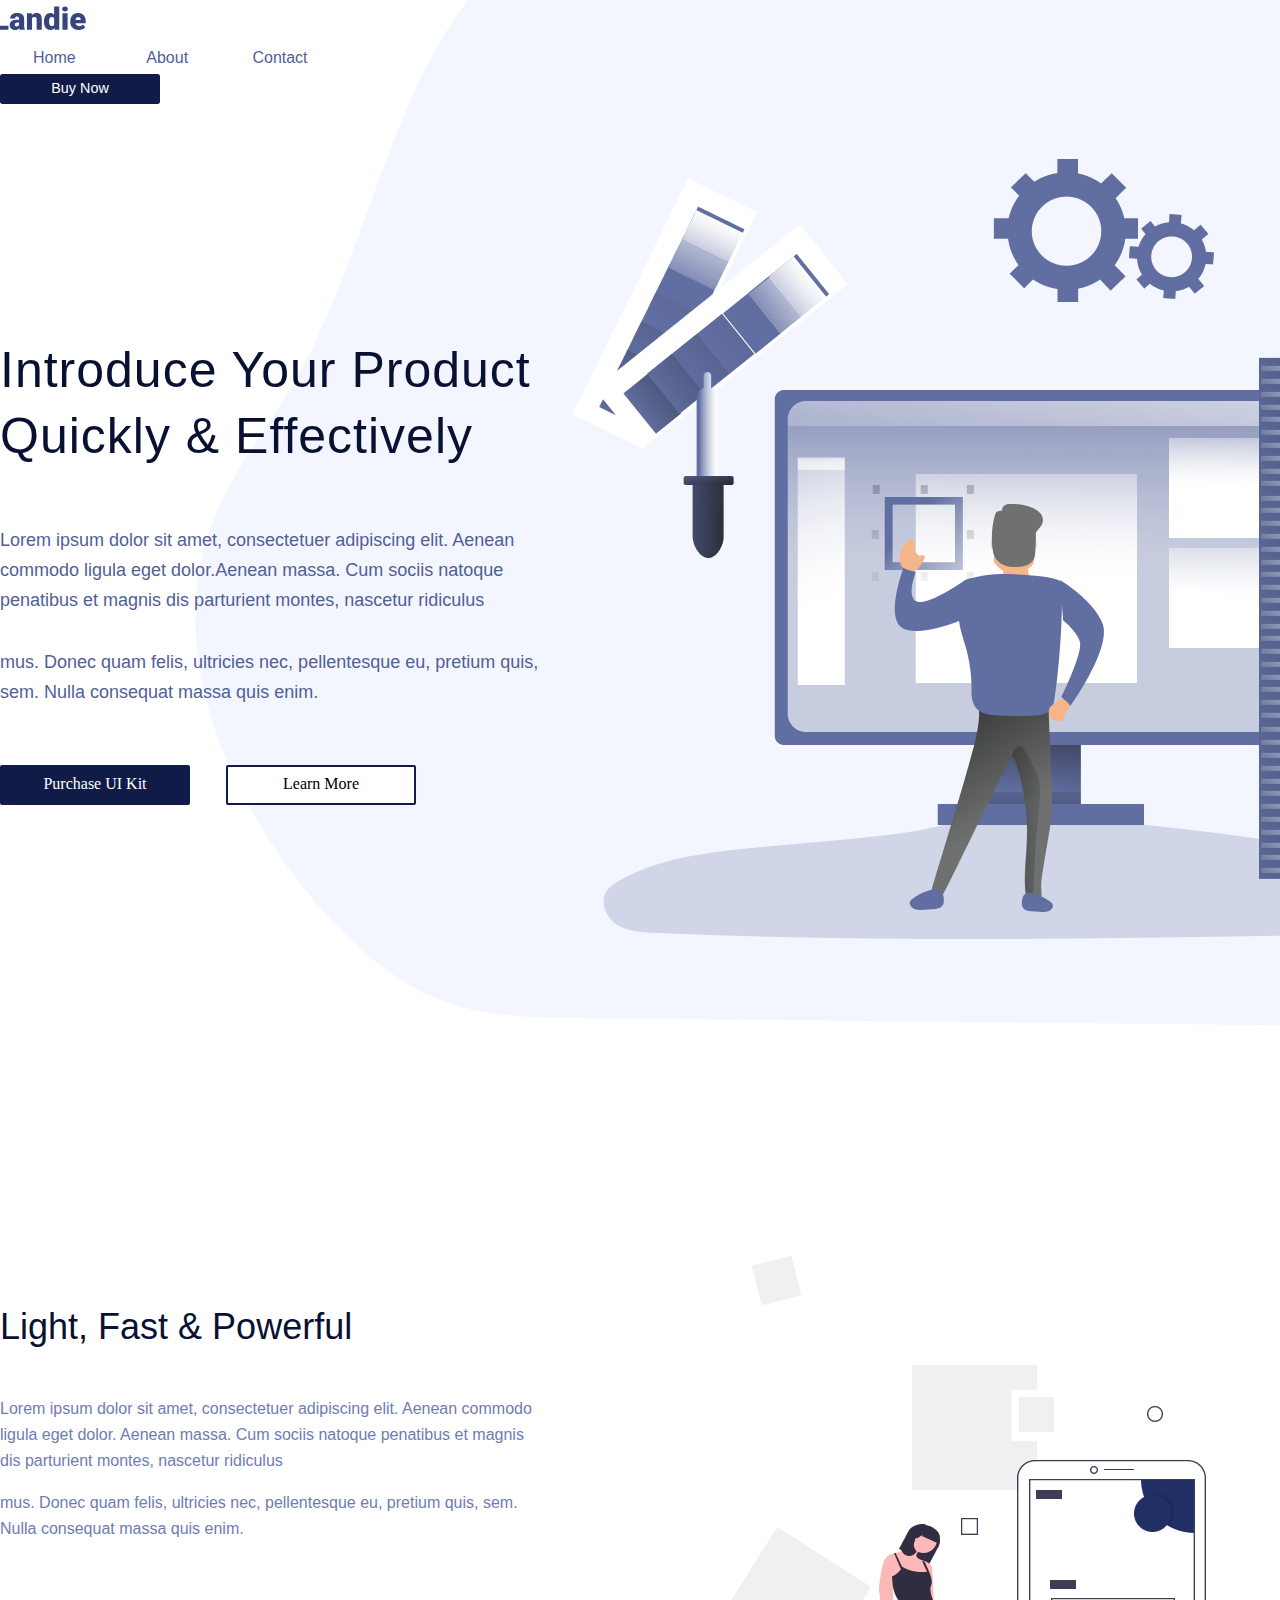
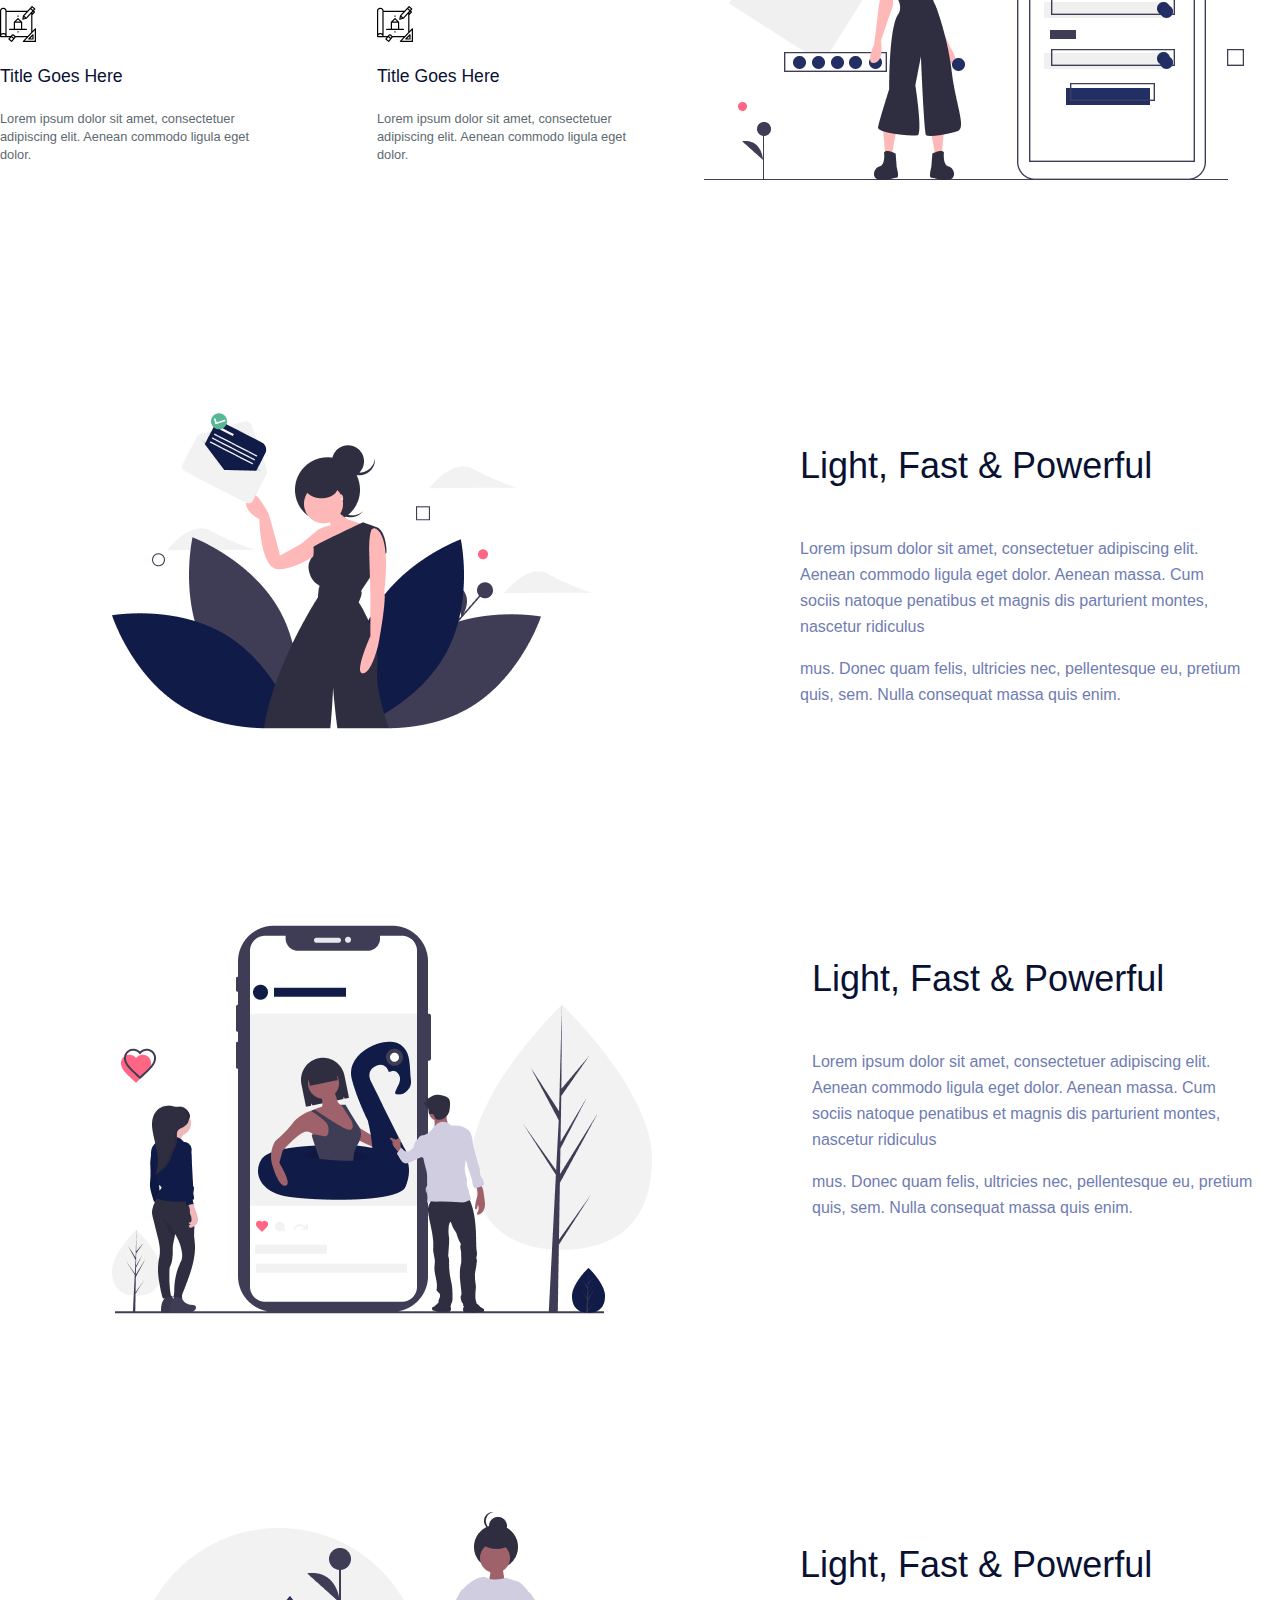
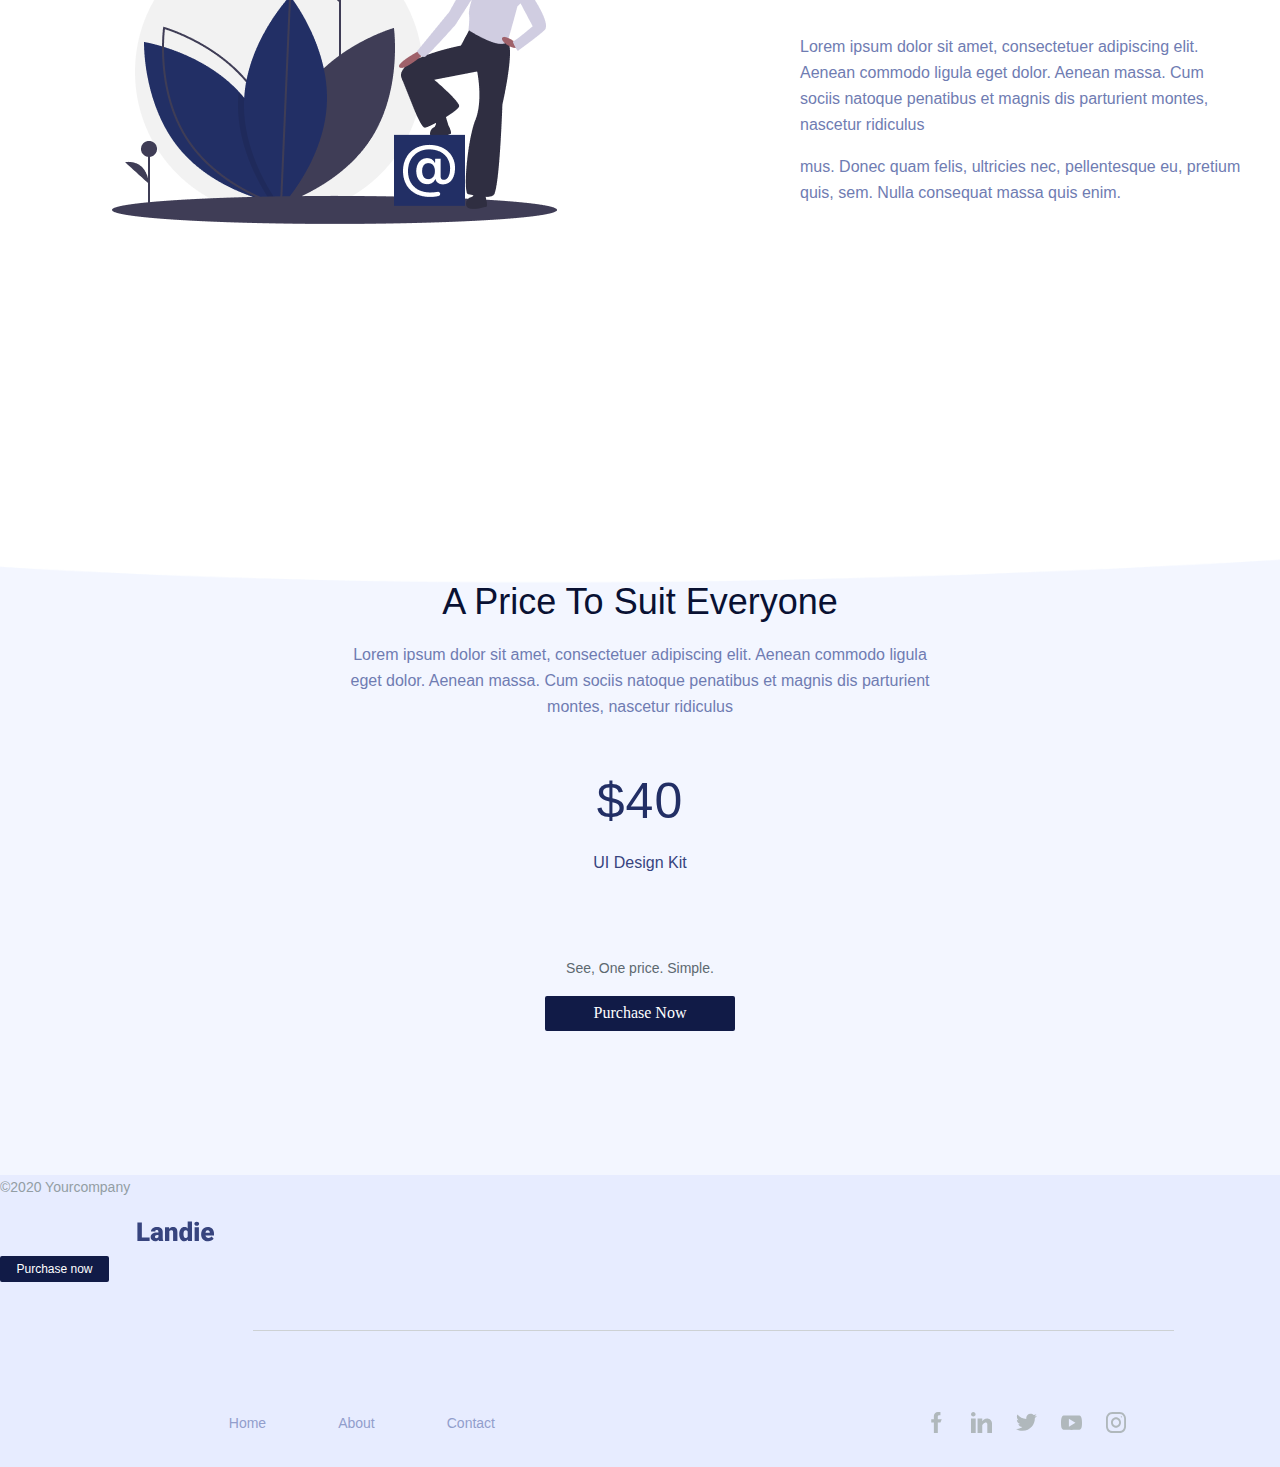
==== HW-13/index.html @ 7792e8bc "finished HW-13" ====
<!DOCTYPE html>
<html lang="en">

<head>
    <meta charset="UTF-8">
    <meta http-equiv="X-UA-Compatible" content="IE=edge">
    <meta name="viewport" content="width=device-width, initial-scale=1.0">
    <link rel="stylesheet" href="./styles/normalize.css">
    <link href="https://fonts.cdnfonts.com/css/roboto" rel="stylesheet">
    <link href="https://cdn.jsdelivr.net/npm/bootstrap@5.3.0-alpha1/dist/css/bootstrap.min.css" rel="stylesheet"
        integrity="sha384-GLhlTQ8iRABdZLl6O3oVMWSktQOp6b7In1Zl3/Jr59b6EGGoI1aFkw7cmDA6j6gD" crossorigin="anonymous">
    <link rel="stylesheet" href="./styles/style.css">
    <title>Homework-13</title>
</head>

<body>
    <main class="container d-flex-box">
        <div class="row">
            <header class="container-fluid mt-3 mx-a d-lg-flex  align-items-bottom justify-content-between">
                <div class="order-2 col-lg-4 col-12 pt-3 ps-3 ps-lg-0 pt-lg-0 d-flex justify-content-center">
                    <img src="./images/main-logo.svg" alt="logo">
                </div>
                <div
                    class="order-1 col-lg-4 col-12 pt-2 pt-lg-0 ps-3 ps-lg-0 d-flex align-items-lg-center ms-0 ms-lg-0">
                    <span class="hover-underline container">Home</span>
                    <span class="hover-underline container">About</span>
                    <span class="hover-underline container">Contact</span>
                </div>
                <div
                    class="order-3 col-lg-4 col-12 pt-3 pt-lg-0 ps-3 ps-lg-0 d-flex justify-content-center pe-lg-5 justify-content-lg-end">
                    <button class=" btn btn-dark d-flex align-items-center justify-content-center">Buy Now</button>
                </div>
            </header>
        </div>
        <div class="main-box container pt-4">
            <div class="row">
                <div class="col-12">
                    <h2>Introduce Your Product
                        Quickly & Effectively</h2>
                    <span>
                        <p>
                            Lorem ipsum dolor sit amet, consectetuer adipiscing elit. Aenean
                            commodo ligula eget dolor.Aenean massa. Cum sociis natoque
                            penatibus et magnis dis parturient montes, nascetur ridiculus
                        </p>
                    </span>
                    <span>
                        <p>
                            mus. Donec quam felis, ultricies nec, pellentesque eu, pretium quis,
                            sem. Nulla consequat massa quis enim.
                        </p>
                    </span>
                    <span class="upper-btns">
                        <button class="main-button purchase-btn">Purchase UI Kit</button>
                        <button class="learn-more-btn">Learn More</button>
                    </span>
                    <span class="d-none d-lg-block">
                        <img src="./images/upper-background.png" alt="back">
                    </span>
                </div>
            </div>
        </div>
        <section class="second-section">
            <div class="textbox-part-1">
                <div>
                    <h2>Light, Fast & Powerful</h2>
                    <p>Lorem ipsum dolor sit amet, consectetuer adipiscing elit. Aenean commodo
                        ligula eget dolor. Aenean massa. Cum sociis natoque penatibus et magnis
                        dis parturient montes, nascetur ridiculus </p>
                    <p>mus. Donec quam felis, ultricies nec, pellentesque eu, pretium quis, sem.
                        Nulla consequat massa quis enim.</p>
                    <div class="title-goes-box">
                        <div>
                            <img src="./images/title-goes-ico.svg" alt="title-goes-ico">
                            <h2>Title Goes Here</h2>
                            <p>Lorem ipsum dolor sit amet, consectetuer
                                adipiscing elit. Aenean commodo ligula eget
                                dolor.
                            </p>
                        </div>
                        <div>
                            <img src="./images/title-goes-ico.svg" alt="title-goes-ico">
                            <h2>Title Goes Here</h2>
                            <p>Lorem ipsum dolor sit amet, consectetuer
                                adipiscing elit. Aenean commodo ligula eget
                                dolor.
                            </p>
                        </div>
                    </div>
                </div>
            </div>
            <div class="img-part-1">
                <img src="./images/second-back.png" alt="second-back">
            </div>
        </section>
        <section class="third-part">
            <div class="img-part-2">
                <img src="./images/photo-1.png" alt="photo-1">
            </div>
            <div class="textbox-part-2">
                <h2>Light, Fast & Powerful</h2>
                <p>Lorem ipsum dolor sit amet, consectetuer adipiscing elit.
                    Aenean commodo ligula eget dolor. Aenean massa. Cum
                    sociis natoque penatibus et magnis dis parturient montes,
                    nascetur ridiculus</p>
                <p>mus. Donec quam felis, ultricies nec, pellentesque eu, pretium
                    quis, sem. Nulla consequat massa quis enim.</p>
            </div>
        </section>
        <section class="third-part other-block-margin">
            <div class="img-part-2">
                <img src="./images/photo-2.png" alt="photo-1">
            </div>
            <div class="textbox-part-2 inside-all-box-2">
                <h2>Light, Fast & Powerful</h2>
                <p>Lorem ipsum dolor sit amet, consectetuer adipiscing elit.
                    Aenean commodo ligula eget dolor. Aenean massa. Cum
                    sociis natoque penatibus et magnis dis parturient montes,
                    nascetur ridiculus</p>
                <p>mus. Donec quam felis, ultricies nec, pellentesque eu, pretium
                    quis, sem. Nulla consequat massa quis enim.</p>
            </div>
        </section>
        <section class="third-part other-block-margin">
            <div class="img-part-2">
                <img src="./images/photo-3.png" alt="photo-1">
            </div>
            <div class="textbox-part-2">
                <h2>Light, Fast & Powerful</h2>
                <p>Lorem ipsum dolor sit amet, consectetuer adipiscing elit.
                    Aenean commodo ligula eget dolor. Aenean massa. Cum
                    sociis natoque penatibus et magnis dis parturient montes,
                    nascetur ridiculus</p>
                <p>mus. Donec quam felis, ultricies nec, pellentesque eu, pretium
                    quis, sem. Nulla consequat massa quis enim.</p>
            </div>
        </section>
        <section class="fourth-part">
            <div>
                <h2>A Price To Suit Everyone</h2>
                <p>Lorem ipsum dolor sit amet, consectetuer adipiscing elit. Aenean commodo ligula
                    eget dolor. Aenean massa. Cum sociis natoque penatibus et magnis dis parturient
                    montes, nascetur ridiculus</p>
                <h2>$40</h2>
                <p>UI Design Kit</p>
                <p>See, One price. Simple.</p>
                <button class="main-button">Purchase Now</button>
                <img src="./images/pre-foot-back.png" alt="">
            </div>
        </section>
    </main>
    <footer>
        <div class="footer-up-box row pt-5">
            <div
                class="col-lg-3 order-2 order-lg-1 mx-a d-flex justify-content-center col-12 offset-lg-1 me-lg-4 pt-lg-4 mt-4">
                <p>©2020 Yourcompany</p>
            </div>
            <div
                class=" footer-logo order-1 d-flex justify-content-center mx-a order-lg-2 col-12 col-lg-2 ms-lg-5 pt-lg-3">
                <img src="./images/main-logo.svg" alt="logo">
            </div>
            <div class="col-lg-2 order-3 mx-a d-flex justify-content-center offset-lg-2 pt-lg-4 col-12 mt-3">
                <button class="main-button">Purchase now</button>
            </div>
        </div>
        <div class=foot-line></div>
        <div class="messangers-links">
            <div class="links">
                <span>Home</span>
                <span>About</span>
                <span>Contact</span>
            </div>
            <div class="images">
                <img src="./images/facebook.svg" alt="facebook">
                <img src="./images/linkedIn.svg" alt="linkedIn">
                <img src="./images/twitter.svg" alt="twitter">
                <img src="./images/youtube.svg" alt="youtube">
                <img src="./images/instagram.svg" alt="instagram">
            </div>
        </div>
    </footer>
</body>
---- HW-13/styles/style.css ----
html {
  overflow-x: hidden;
}

header img {
  cursor: pointer;
  transition: 0.5s;
}
header img:hover {
  transform: scale(1.2);
}
header span {
  display: inline-block !important;
  padding: 0 !important;
  width: 6.8rem !important;
  margin: 0 !important;
  font-size: 1rem;
  font-family: "Roboto", sans-serif;
  cursor: pointer;
  color: #505F98;
  text-align: center;
  padding-top: 0.4rem !important;
  padding-bottom: 0.4rem !important;
}
header .hover-underline {
  display: inline-block;
  position: relative;
  color: #505F98;
}
header .hover-underline::after {
  content: "";
  position: absolute;
  width: 100%;
  transform: scaleX(0);
  height: 2px;
  bottom: 0;
  left: 0;
  background-color: #111B47;
  transform-origin: bottom right;
  transition: transform 0.25s ease-out;
}
header .hover-underline:hover::after {
  transform: scaleX(1);
  transform-origin: bottom left;
}
header button {
  width: 10rem;
  height: 1.875rem;
  display: inline-block;
  border-radius: 0.125rem !important;
  color: #fff;
  font-size: 0.9rem !important;
  font-family: "Roboto", sans-serif;
  position: relative;
  overflow: hidden;
  z-index: 1;
  border: none;
  margin-right: 1.3rem;
}
header button:after {
  content: "";
  position: absolute;
  bottom: 0;
  left: 0;
  width: 100%;
  height: 100%;
  background-color: #111B47;
  border-radius: 0.125rem;
  z-index: -2;
  border: none;
}
header button:before {
  content: "";
  position: absolute;
  bottom: 0;
  left: 0;
  width: 0%;
  height: 100%;
  background-color: #505f98;
  transition: all 0.5s;
  border-radius: 0.125rem;
  z-index: -1;
  border: none;
}
header button:hover {
  color: #505f98;
  border: none;
}
header button:hover:before {
  width: 100%;
}

.main-box h2 {
  padding-top: 12rem;
  font-family: "Roboto", sans-serif;
  font-style: normal;
  font-weight: 500;
  font-size: 3.125rem;
  line-height: 4.125rem;
  letter-spacing: 1px;
  color: #091133;
  white-space: pre-line;
}
.main-box p {
  margin-top: -1rem;
  font-family: "Roboto", sans-serif;
  font-style: normal;
  font-weight: 400;
  font-size: 1.125rem;
  line-height: 1.875rem;
  color: #505F98;
  white-space: pre-line;
}
.main-box button {
  margin-top: 2.5rem;
  margin-right: 2rem;
  width: 11.875rem;
  height: 2.5rem;
  text-align: center;
  border-radius: 0.125rem !important;
  border: 2px solid #111B47;
  transition: 0.6s;
}
.main-box .main-button {
  background: #111B47;
  color: #fff;
  width: 11.875rem;
  height: 2.5rem;
  border-radius: 0.125rem !important;
  font-size: 1rem;
}
.main-box .main-button:hover {
  background-color: #fff;
  color: #111B47;
  border: 2px solid #111B47;
}
.main-box .learn-more-btn {
  background-color: #fff;
}
.main-box .learn-more-btn:hover {
  background-color: #111B47;
  color: #fff;
  border: 2px solid #111B47;
}
.main-box img {
  position: absolute;
  z-index: -1;
  top: -15%;
  right: -27%;
  opacity: 0.9;
}

.second-section {
  margin-top: 450px;
  padding-bottom: 100px;
  display: flex;
}
.second-section p {
  white-space: pre-line;
}
.second-section h2 {
  padding-bottom: 1rem;
  margin-top: 3rem;
}
.second-section .textbox-part-1 {
  width: 55%;
}
.second-section .img-part-1 {
  width: 45%;
}
.second-section h2 {
  font-family: "Roboto", sans-serif;
  font-style: normal;
  font-weight: 500;
  font-size: 2.25rem;
  line-height: 3rem;
  color: #091133;
}
.second-section p {
  font-family: "Roboto", sans-serif;
  font-style: normal;
  font-weight: 400;
  font-size: 1rem;
  line-height: 1.625rem;
  color: #6F7CB2;
}
.second-section .title-goes-box {
  display: flex;
  margin-top: 4rem;
  gap: 8rem;
}
.second-section .title-goes-box h2 {
  margin: 0;
  padding: 0;
  margin-top: 1rem;
  font-family: "Roboto", sans-serif;
  font-style: normal;
  font-weight: 500;
  font-size: 1.1rem;
  line-height: 1.625rem;
}
.second-section .title-goes-box p {
  font-family: "Roboto", sans-serif;
  font-style: normal;
  font-weight: 400;
  font-size: 0.8rem;
  line-height: 1.125rem;
  color: #5D6970;
  padding-top: 0.5rem;
}

.third-part {
  display: flex;
  margin-top: 8rem;
}
.third-part .inside-all-box-2 {
  margin-left: 10rem !important;
}
.third-part .img-part-2 {
  width: 50%;
  margin-left: 7rem;
}
.third-part .textbox-part-2 {
  width: 50%;
  margin-left: 13rem;
}
.third-part .textbox-part-2 h2 {
  font-family: "Roboto", sans-serif;
  font-style: normal;
  font-weight: 500;
  font-size: 2.25rem;
  line-height: 3rem;
  color: #091133;
  white-space: pre-line;
  padding-bottom: 1rem;
}
.third-part .textbox-part-2 p {
  font-family: "Roboto", sans-serif;
  font-style: normal;
  font-weight: 400;
  font-size: 1rem;
  line-height: 1.625rem;
  color: #6F7CB2;
  white-space: pre-line;
}

.other-block-margin {
  margin-top: 12rem !important;
}

.fourth-part {
  padding-top: 20rem;
  margin: 0 auto;
  text-align: center;
}
.fourth-part p:nth-child(2) {
  white-space: pre-line;
  font-family: "Roboto", sans-serif;
  font-style: normal;
  font-weight: 400;
  font-size: 1rem;
  line-height: 1.625rem;
  text-align: center;
  color: #6F7CB2;
}
.fourth-part img {
  position: absolute;
  width: 120%;
  height: 800px;
  margin-top: -35%;
  margin-left: -70%;
  z-index: -1;
}
.fourth-part h2 {
  font-family: "Roboto", sans-serif;
  font-style: normal;
  font-weight: 500;
  font-size: 2.25rem;
  line-height: 3rem;
  text-align: center;
  color: #091133;
  margin-bottom: 1rem;
}
.fourth-part h2:nth-child(3) {
  font-family: "Roboto", sans-serif;
  font-style: normal;
  font-weight: 500;
  font-size: 3.125rem;
  line-height: 4.125rem;
  text-align: center;
  letter-spacing: 0.063rem;
  color: #222F65;
  margin: 0;
  margin-top: 3rem;
}
.fourth-part p:nth-child(4) {
  font-family: "Roboto", sans-serif;
  font-style: normal;
  font-weight: 400;
  font-size: 1rem;
  line-height: 1.625rem;
  text-align: center;
  color: #37447E;
}
.fourth-part p:nth-child(5) {
  font-family: "Roboto", sans-serif;
  font-style: normal;
  font-weight: 400;
  font-size: 0.875rem;
  line-height: 1.5rem;
  text-align: center;
  color: #5D6970;
  margin: 0;
  margin-top: 5rem;
}

.main-button {
  background: #111B47;
  color: #fff;
  width: 11.875rem;
  height: 2.2rem;
  border-radius: 0.125rem !important;
  font-size: 1rem;
  transition: 0.5s;
  border: 2px solid #111B47;
  margin-top: 1rem;
}

.main-button:hover {
  background-color: #fff;
  color: #111B47;
  border: 2px solid #111B47;
}

footer {
  width: 100%;
  background: #E7ECFF;
  padding-bottom: 2rem;
}
footer p {
  font-family: "Roboto", sans-serif;
  font-style: normal;
  font-weight: 500;
  font-size: 0.875rem;
  line-height: 1.5rem;
  color: #939EA4;
}
footer .main-button {
  width: 6.813rem;
  height: 1.625rem;
  font-family: "Roboto", sans-serif;
  font-style: normal;
  font-weight: 500;
  font-size: 0.75rem;
  line-height: 1.125rem;
  margin: 0;
}
footer .footer-up-box {
  margin-top: 9rem;
}
footer .foot-line {
  background: #CDD1D4;
  height: 1px;
  margin: 0 auto;
  margin-top: 3rem;
  width: 72%;
  margin-left: 15.8rem;
}
footer .footer-logo img {
  margin-left: 8.5rem;
  cursor: pointer;
  transition: 0.5s;
  padding-top: 0;
}
footer .footer-logo img:hover {
  transform: scale(1.2);
}
footer .messangers-links {
  width: 76%;
  margin: 0 auto;
  margin-top: 5rem;
  display: flex;
  justify-content: space-between;
  align-items: center;
}
footer .messangers-links .links {
  display: flex;
  gap: 4.5rem;
  margin-left: 4.7rem;
}
footer .messangers-links .links span {
  cursor: pointer;
  font-family: "Roboto", sans-serif;
  font-style: normal;
  font-weight: 400;
  font-size: 0.875rem;
  line-height: 1.5rem;
  color: #929ECC;
}
footer .messangers-links img {
  height: 1rem;
  width: 1rem;
  cursor: pointer;
}
footer .messangers-links .images {
  display: flex;
  gap: 1.5rem;
}
footer .messangers-links .images img {
  height: 1.3rem;
  width: 1.3rem;
  transition: 0.5s;
}
footer .messangers-links .images img:hover {
  scale: 1.5;
}

@media screen and (max-width: 576px) {
  header button {
    margin-right: 0;
  }
  .main-box h2 {
    padding-top: 20px;
    text-align: center;
    margin: 0;
  }
  .main-box p {
    text-align: center;
    padding-top: 1rem;
    margin: -1rem;
  }
  .main-box button {
    width: 10rem !important;
    height: 2rem !important;
    margin: 0 !important;
    margin-top: 5rem !important;
  }
  .main-box .upper-btns {
    display: flex;
    width: 100%;
    justify-content: space-between;
    align-items: center;
    margin: 0 auto;
  }
  .second-section {
    margin-top: 4rem;
    padding: 0;
  }
  .second-section .img-part-1 {
    display: none;
  }
  .second-section .textbox-part-1 {
    margin: 0 auto;
    width: 100%;
    text-align: center;
  }
  .second-section .title-goes-box {
    gap: 1rem;
  }
  .other-block-margin {
    margin-top: 2rem !important;
  }
  .third-part {
    overflow-x: hidden;
    margin: 0 auto;
    text-align: left;
    display: flex;
    flex-direction: column-reverse;
  }
  .third-part .inside-all-box-2 {
    margin-left: 0 !important;
    margin-top: 2rem !important;
  }
  .third-part .img-part-2 {
    display: flex;
    justify-content: center;
    height: 200px;
    width: 200px;
    margin: 0 auto;
    width: 100%;
    margin-top: 4rem;
  }
  .third-part .textbox-part-2 {
    width: 100%;
    margin: 0;
    margin: 0 auto;
    text-align: center;
    margin-top: 5rem;
  }
  .fourth-part img {
    margin-top: -190%;
    margin-left: -90%;
    height: 900px;
  }
  footer .foot-line {
    margin: 0;
    margin-top: 4rem;
    width: 100%;
  }
  footer .footer-logo img {
    margin-left: 0;
  }
  footer .messangers-links {
    margin: 0;
    padding: 0;
    display: grid;
    justify-content: center;
    align-items: center;
  }
  footer .messangers-links .links {
    margin: 0 auto;
    margin-left: 18%;
    margin-bottom: 1.5rem;
    margin-top: 1rem;
  }
  footer .messangers-links .images {
    display: flex;
    justify-content: center;
    margin-left: 31%;
    margin-top: 1rem;
  }
}/*# sourceMappingURL=style.css.map */
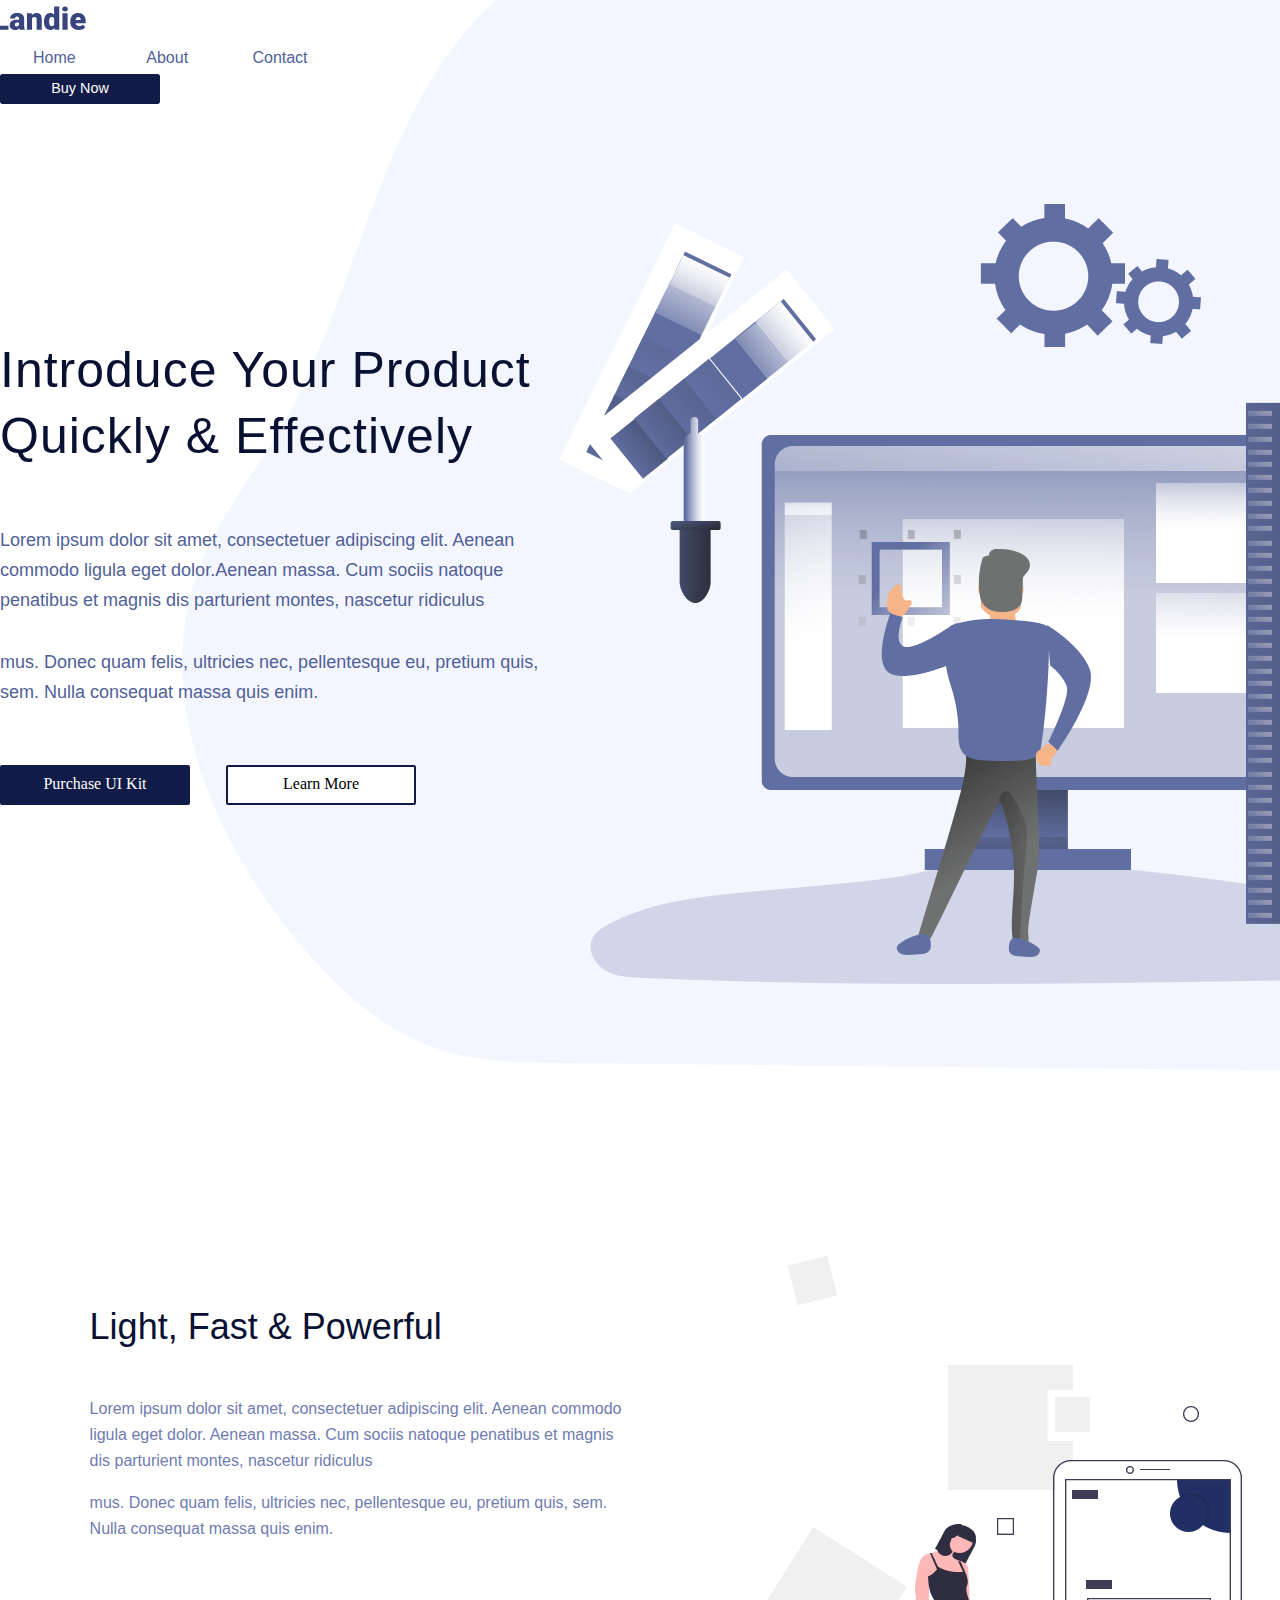
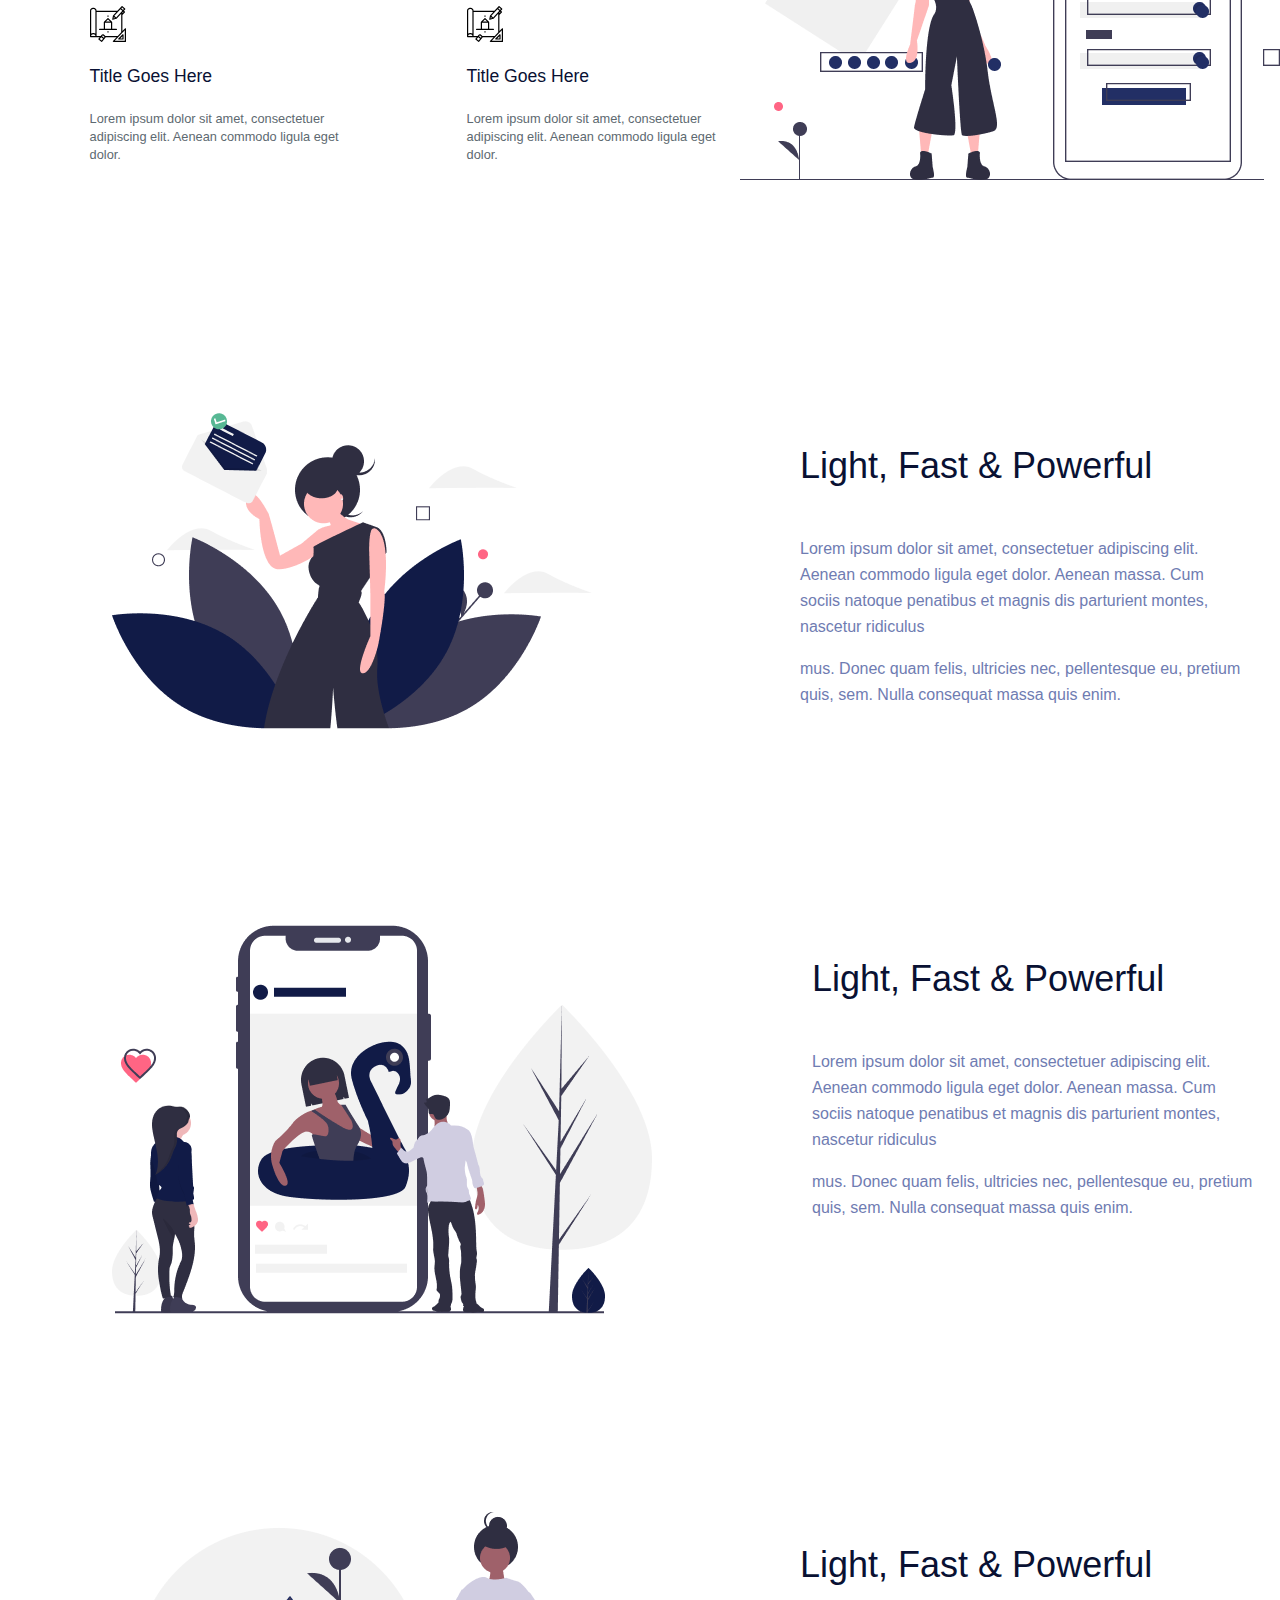
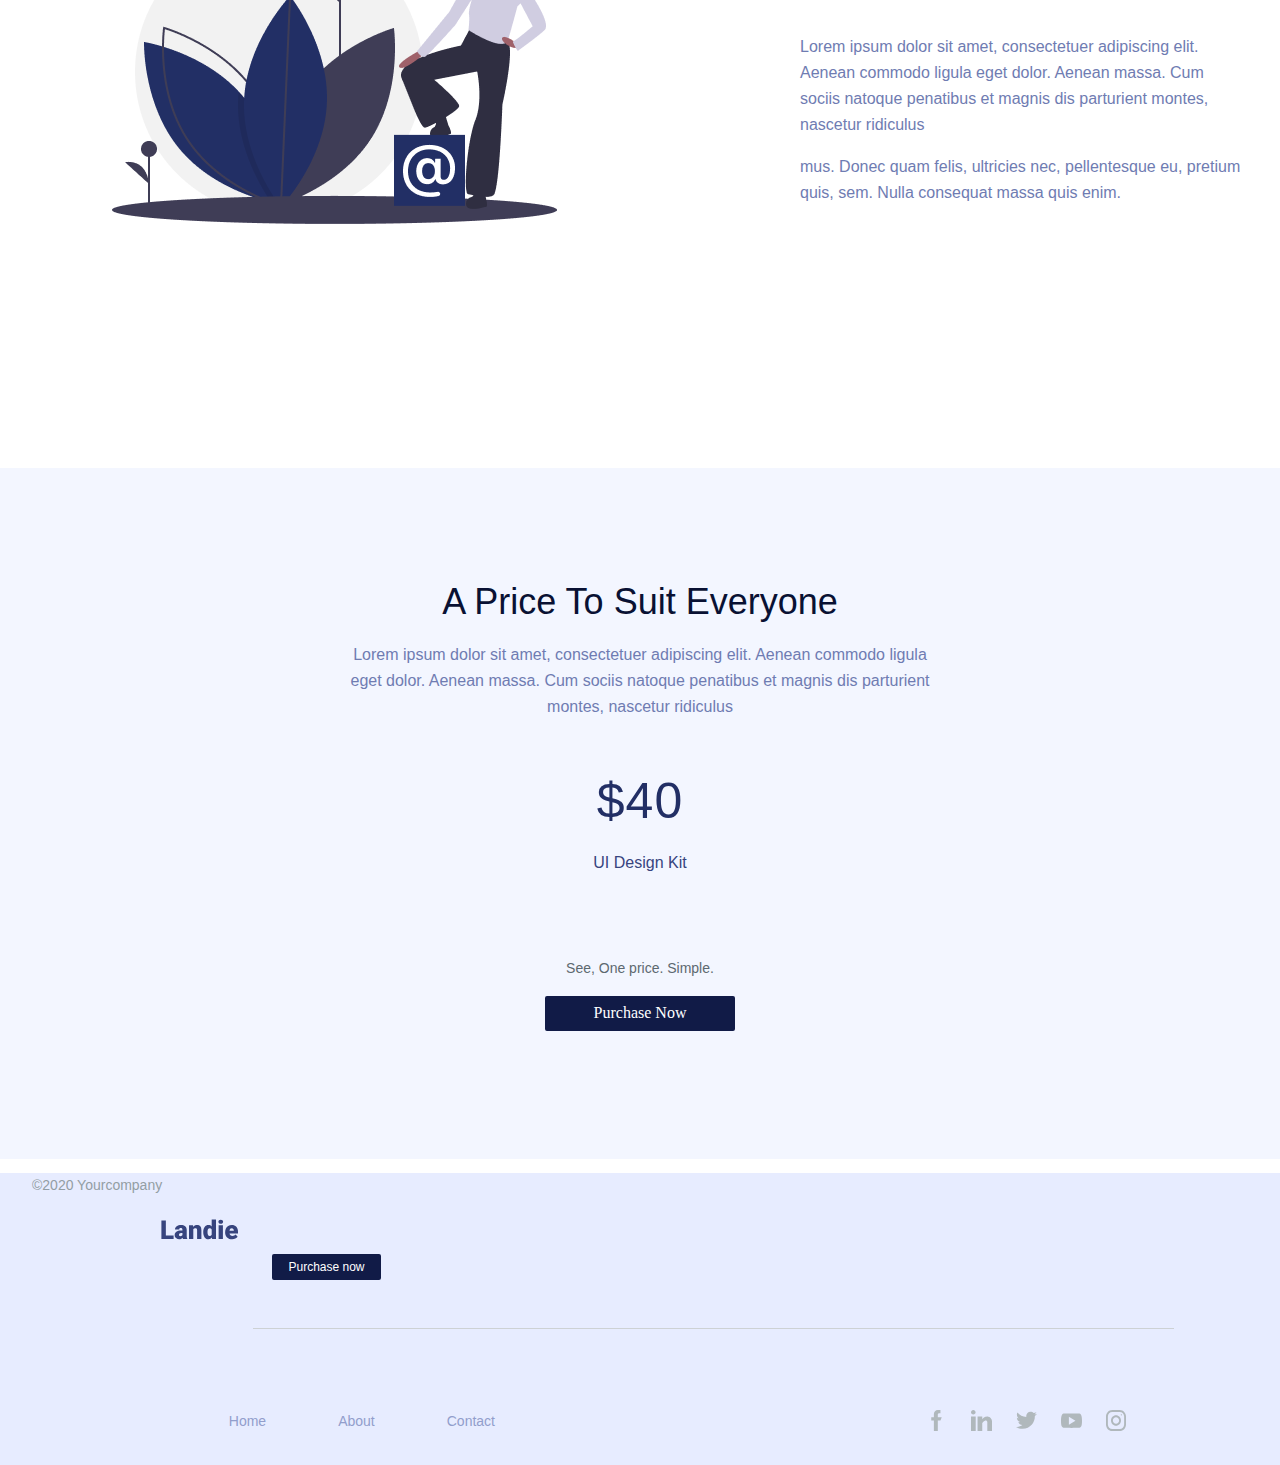
==== commit a5159ec7: "fixed mobile version" ====
--- a/HW-13/index.html
+++ b/HW-13/index.html
@@ -14,24 +14,21 @@
 </head>
 
 <body>
-    <main class="container d-flex-box">
-        <div class="row">
-            <header class="container-fluid mt-3 mx-a d-lg-flex  align-items-bottom justify-content-between">
-                <div class="order-2 col-lg-4 col-12 pt-3 ps-3 ps-lg-0 pt-lg-0 d-flex justify-content-center">
-                    <img src="./images/main-logo.svg" alt="logo">
-                </div>
-                <div
-                    class="order-1 col-lg-4 col-12 pt-2 pt-lg-0 ps-3 ps-lg-0 d-flex align-items-lg-center ms-0 ms-lg-0">
-                    <span class="hover-underline container">Home</span>
-                    <span class="hover-underline container">About</span>
-                    <span class="hover-underline container">Contact</span>
-                </div>
-                <div
-                    class="order-3 col-lg-4 col-12 pt-3 pt-lg-0 ps-3 ps-lg-0 d-flex justify-content-center pe-lg-5 justify-content-lg-end">
-                    <button class=" btn btn-dark d-flex align-items-center justify-content-center">Buy Now</button>
-                </div>
-            </header>
-        </div>
+    <main class="container-fluid d-flex-box">
+        <header class="container mt-3 d-lg-flex  align-items-bottom justify-content-between">
+            <div class="order-2 col-lg-4 col-12 pt-3 ps-3 ps-lg-0 pt-lg-0 d-flex justify-content-center">
+                <img src="./images/main-logo.svg" alt="logo">
+            </div>
+            <div class="order-1 col-lg-4 col-11 pt-2 pt-lg-0 ps-3 ps-lg-0 d-flex align-items-lg-center ms-4 ms-lg-0">
+                <span class="hover-underline container">Home</span>
+                <span class="hover-underline container">About</span>
+                <span class="hover-underline container">Contact</span>
+            </div>
+            <div
+                class="order-3 col-lg-4  col-12 pt-3 pt-lg-0 ps-3 ps-lg-0 d-flex justify-content-center  justify-content-lg-end">
+                <button class=" btn btn-dark d-flex align-items-center justify-content-center">Buy Now</button>
+            </div>
+        </header>
         <div class="main-box container pt-4">
             <div class="row">
                 <div class="col-12">
@@ -135,7 +132,7 @@
                     quis, sem. Nulla consequat massa quis enim.</p>
             </div>
         </section>
-        <section class="fourth-part">
+        <section class="container-fluid fourth-part">
             <div>
                 <h2>A Price To Suit Everyone</h2>
                 <p>Lorem ipsum dolor sit amet, consectetuer adipiscing elit. Aenean commodo ligula
@@ -145,21 +142,20 @@
                 <p>UI Design Kit</p>
                 <p>See, One price. Simple.</p>
                 <button class="main-button">Purchase Now</button>
-                <img src="./images/pre-foot-back.png" alt="">
+
             </div>
         </section>
     </main>
-    <footer>
-        <div class="footer-up-box row pt-5">
-            <div
-                class="col-lg-3 order-2 order-lg-1 mx-a d-flex justify-content-center col-12 offset-lg-1 me-lg-4 pt-lg-4 mt-4">
+    <footer class="container-fluid">
+        <div class="container footer-up-box row pt-5 ms-lg-5">
+            <div class="col-lg-4 order-2 order-lg-1 mx-auto d-flex justify-content-center col-12  me-lg-4 pt-lg-4 mt-4">
                 <p>©2020 Yourcompany</p>
             </div>
             <div
-                class=" footer-logo order-1 d-flex justify-content-center mx-a order-lg-2 col-12 col-lg-2 ms-lg-5 pt-lg-3">
+                class=" footer-logo  order-1  d-flex justify-content-center mx-auto order-lg-2 col-12 col-lg-2 ms-lg-5 pt-lg-3">
                 <img src="./images/main-logo.svg" alt="logo">
             </div>
-            <div class="col-lg-2 order-3 mx-a d-flex justify-content-center offset-lg-2 pt-lg-4 col-12 mt-3">
+            <div class="col-lg-4  order-3 mx-auto d-flex justify-content-center  ps-lg-5 pt-lg-4 col-12 mt-3">
                 <button class="main-button">Purchase now</button>
             </div>
         </div>
@@ -179,4 +175,6 @@
             </div>
         </div>
     </footer>
-</body>+</body>
+
+</html>--- a/HW-13/styles/style.css
+++ b/HW-13/styles/style.css
@@ -1,5 +1,7 @@
 html {
   overflow-x: hidden;
+  margin-right: 0;
+  overflow-y: scroll;
 }
 
 header img {
@@ -145,8 +147,8 @@
 .main-box img {
   position: absolute;
   z-index: -1;
-  top: -15%;
-  right: -27%;
+  top: -10%;
+  right: -26%;
   opacity: 0.9;
 }
 
@@ -164,6 +166,7 @@
 }
 .second-section .textbox-part-1 {
   width: 55%;
+  margin-left: 7%;
 }
 .second-section .img-part-1 {
   width: 45%;
@@ -249,9 +252,13 @@
 }
 
 .fourth-part {
-  padding-top: 20rem;
+  margin-top: 15rem !important;
+  padding-top: 5rem;
   margin: 0 auto;
   text-align: center;
+  padding-bottom: 8rem;
+  background-color: #f3f6ff;
+  width: 100%;
 }
 .fourth-part p:nth-child(2) {
   white-space: pre-line;
@@ -262,14 +269,6 @@
   line-height: 1.625rem;
   text-align: center;
   color: #6F7CB2;
-}
-.fourth-part img {
-  position: absolute;
-  width: 120%;
-  height: 800px;
-  margin-top: -35%;
-  margin-left: -70%;
-  z-index: -1;
 }
 .fourth-part h2 {
   font-family: "Roboto", sans-serif;
@@ -344,6 +343,7 @@
   font-size: 0.875rem;
   line-height: 1.5rem;
   color: #939EA4;
+  margin-left: 2rem;
 }
 footer .main-button {
   width: 6.813rem;
@@ -354,9 +354,7 @@
   font-size: 0.75rem;
   line-height: 1.125rem;
   margin: 0;
-}
-footer .footer-up-box {
-  margin-top: 9rem;
+  margin-left: 17rem;
 }
 footer .foot-line {
   background: #CDD1D4;
@@ -367,7 +365,7 @@
   margin-left: 15.8rem;
 }
 footer .footer-logo img {
-  margin-left: 8.5rem;
+  margin-left: 10rem;
   cursor: pointer;
   transition: 0.5s;
   padding-top: 0;
@@ -416,6 +414,10 @@
 }
 
 @media screen and (max-width: 576px) {
+  html {
+    margin-right: 0;
+    overflow-x: hidden;
+  }
   header button {
     margin-right: 0;
   }
@@ -487,10 +489,17 @@
     text-align: center;
     margin-top: 5rem;
   }
-  .fourth-part img {
-    margin-top: -190%;
-    margin-left: -90%;
-    height: 900px;
+  .fourth-part {
+    margin-top: 8rem !important;
+  }
+  .other-block-margin {
+    margin-top: 5rem !important;
+  }
+  footer .footer-up-box {
+    margin-top: 0;
+  }
+  footer p {
+    margin-left: 8%;
   }
   footer .foot-line {
     margin: 0;
@@ -498,7 +507,10 @@
     width: 100%;
   }
   footer .footer-logo img {
-    margin-left: 0;
+    margin-left: 8%;
+  }
+  footer .main-button {
+    margin-left: 10%;
   }
   footer .messangers-links {
     margin: 0;
@@ -509,7 +521,7 @@
   }
   footer .messangers-links .links {
     margin: 0 auto;
-    margin-left: 18%;
+    margin-left: 20%;
     margin-bottom: 1.5rem;
     margin-top: 1rem;
   }
